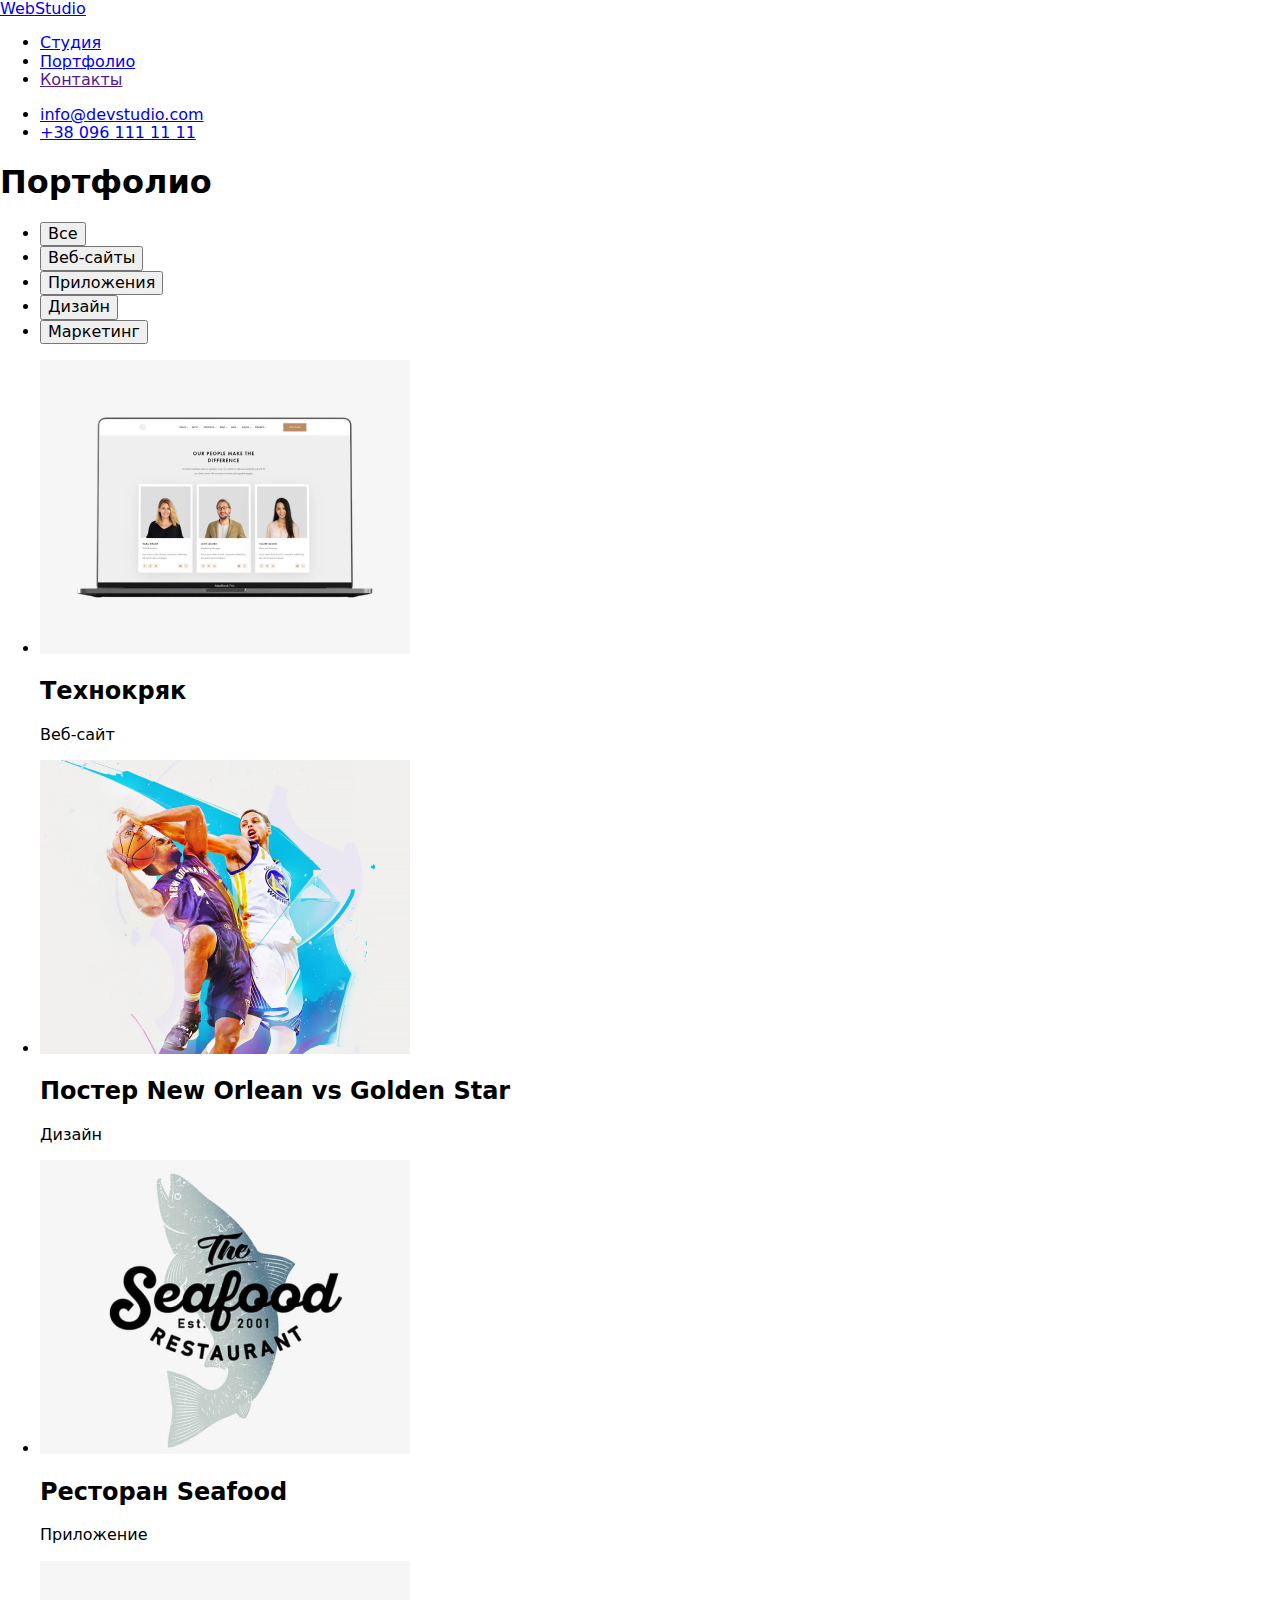
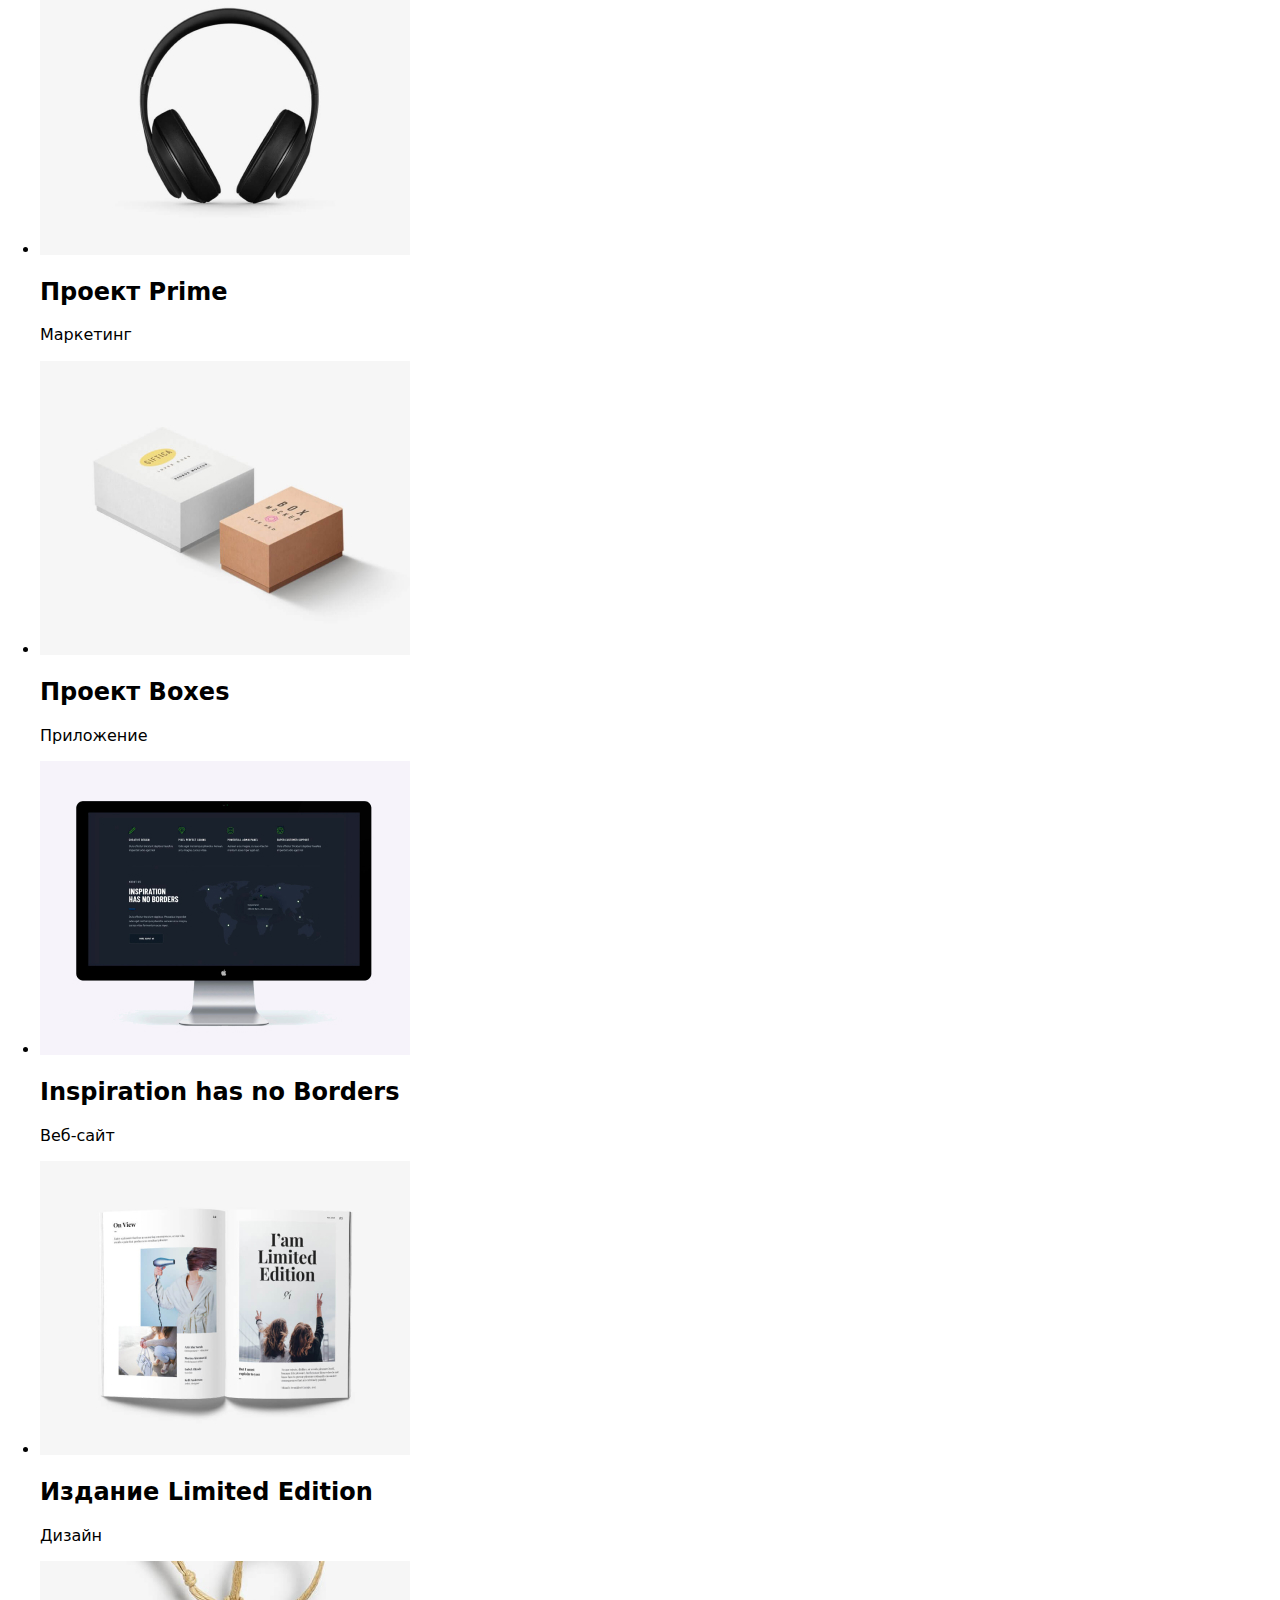
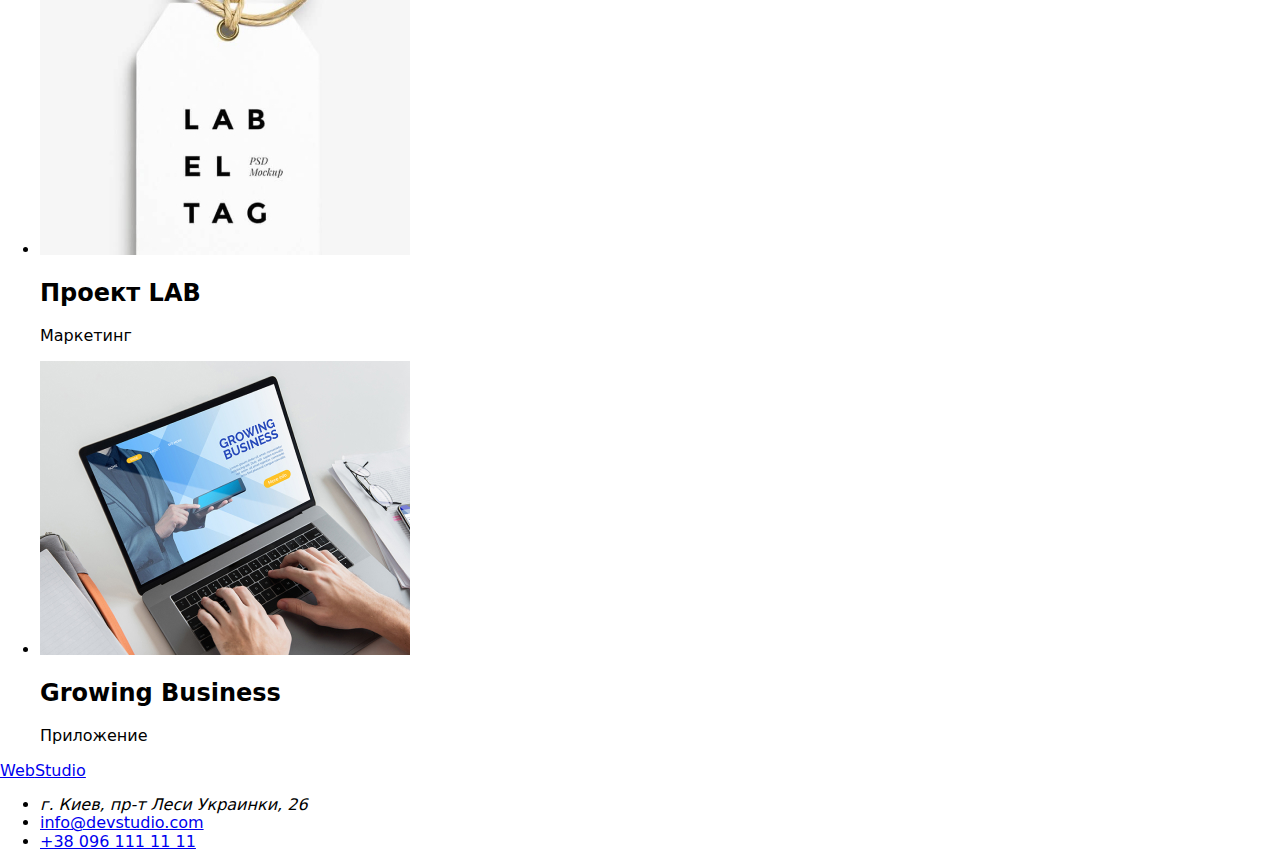
==== portfolio.html @ 5d07b952 "Create portfolio.html" ====
<!DOCTYPE html>
<html lang="en">
    <head>
        <meta charset="UTF-8">
        <meta name="viewport" content="width=device-width, initial-scale=1.0">
        <title>Document</title>
        <link href="https://fonts.googleapis.com/css2?family=Raleway:wght@700&family=Roboto:wght@400;500;700;900&display=swap" 
        rel="stylesheet">
        <link rel="stylesheet" href="https://cdnjs.cloudflare.com/ajax/libs/modern-normalize/1.0.0/modern-normalize.css">
        <link rel="stylesheet" href="./styles.css">
    </head>
    <body>
    <!--Верхняя линия-->
    <header>
        <div class="container ">
            <a href="./index.html" class="logo-white" > <span class="logo-bl">Web</span>Studio</a>
            <nav>
                <ul class="site-nav list">
                    <li class="item"><a href="./index.html" class="link" >Студия</a></li>
                    <li class="item"><a href="./portfolio.html" class="link current">Портфолио</a></li>
                    <li class="item"><a href="" class="link">Контакты</a></li>
                </ul>
            </nav>
            <ul class="adress-nav list">
                <li class="item"><a href="mailto:info@devstudio.com" class="link">info@devstudio.com</a></li>
                <li class="item"><a href="tel:+380961111111" class="link">+38 096 111 11 11</a></li>
            </ul>
        </div>
    </header>
    <main>
        <!--Портфолио-->
        <section class="section-portfolio">
            <div class="container">
                <h1 class="visually-hidden">Портфолио</h1>
                <ul class="section-portfolio-button list">
                    <li class="item"><button type="button" class="filter-button">Все</button></li>
                    <li class="item"><button type="button" class="filter-button">Веб-сайты</button></li>
                    <li class="item"><button type="button" class="filter-button">Приложения</button></li>
                    <li class="item"><button type="button" class="filter-button">Дизайн</button></li>
                    <li class="item"><button type="button" class="filter-button">Маркетинг</button></li>
                </ul>
                <ul class="section-portfolio-container list">
                    <li class="section-portfolio-item">
                        <a href=""><img src="./images/portfolio/portfolio-img1.jpg" alt="Портфолио фото 1" width="370"></a>
                        <div class="title-title-name">
                            <h2 class="portfolio-title ">Технокряк</h2>
                            <p class="portfolio-title-name">Веб-сайт</p>
                        </div>
                        
                    </li>
                    <li class="section-portfolio-item">
                        <a href=""><img src="./images/portfolio/portfolio-img2.jpg" alt="Портфолио фото 2" width="370"></a>
                        <div class="title-title-name">
                            <h2 class="portfolio-title">Постер New Orlean vs Golden Star</h2>
                            <p class="portfolio-title-name">Дизайн</p>
                        </div>
                        
                    </li>
                    <li class="section-portfolio-item">
                        <a href=""><img src="./images/portfolio/portfolio-img3.jpg" alt="Портфолио фото 3" width="370"></a>
                        <div class="title-title-name">
                            <h2 class="portfolio-title">Ресторан Seafood</h2>
                            <p class="portfolio-title-name">Приложение</p>
                        </div>
                        
                    </li>
                    <li class="section-portfolio-item">
                        <a href=""><img src="./images/portfolio/portfolio-img4.jpg" alt="Портфолио фото 4" width="370"></a>
                        <div class="title-title-name">
                            <h2 class="portfolio-title">Проект Prime</h2>
                            <p class="portfolio-title-name">Маркетинг</p>
                        </div>
                        
                    </li>
                    <li class="section-portfolio-item">
                        <a href=""><img src="./images/portfolio/portfolio-img5.jpg" alt="Портфолио фото 5" width="370"></a>
                        <div class="title-title-name">
                            <h2 class="portfolio-title">Проект Boxes</h2>
                            <p class="portfolio-title-name">Приложение</p>
                        </div>
                        
                    </li>
                    <li class="section-portfolio-item">
                        <a href=""><img src="./images/portfolio/portfolio-img6.jpg" alt="Портфолио фото 6" width="370"></a>
                        <div class="title-title-name">
                            <h2 class="portfolio-title">Inspiration has no Borders</h2>
                            <p class="portfolio-title-name">Веб-сайт</p>
                        </div>
                        
                    </li>
                    <li class="section-portfolio-item">
                        <a href=""><img src="./images/portfolio/portfolio-img7.jpg" alt="Портфолио фото 7" width="370"></a>
                        <div class="title-title-name">
                            <h2 class="portfolio-title">Издание Limited Edition</h2>
                            <p class="portfolio-title-name">Дизайн</p>
                        </div>
                        
                    </li>
                    <li class="section-portfolio-item">
                        <a href=""><img src="./images/portfolio/portfolio-img8.jpg" alt="Портфолио фото 8" width="370"></a>
                        <div class="title-title-name">
                            <h2 class="portfolio-title">Проект LAB</h2>
                            <p class="portfolio-title-name">Маркетинг</p>
                        </div>
                        
                    </li>
                    <li class="section-portfolio-item">
                        <a href=""><img src="./images/portfolio/portfolio-img9.jpg" alt="Портфолио фото 9" width="370"></a>
                        <div class="title-title-name">
                            <h2 class="portfolio-title">Growing Business</h2>
                            <p class="portfolio-title-name">Приложение</p>
                        </div>
                        
                    </li>
                
                </ul>
            </div>
        </section>

    </main>
    <!--Подвал-->
    <footer class="footer">
        <div class="container">
            <a href="./index.html" class="logo-black" > <span class="logo-bl">Web</span>Studio</a>
            <ul class="adress-nav-footer list">
                <li><address class="footer-address">г. Киев, пр-т Леси Украинки, 26</address></li>
                <li><a href="mailto:info@devstudio.com" class="link mailto-link">info@devstudio.com</a></li>
                <li><a href="tel:+380961111111" class="link">+38 096 111 11 11</a></li>
            </ul>
        </div>
    </footer>   
    </body>
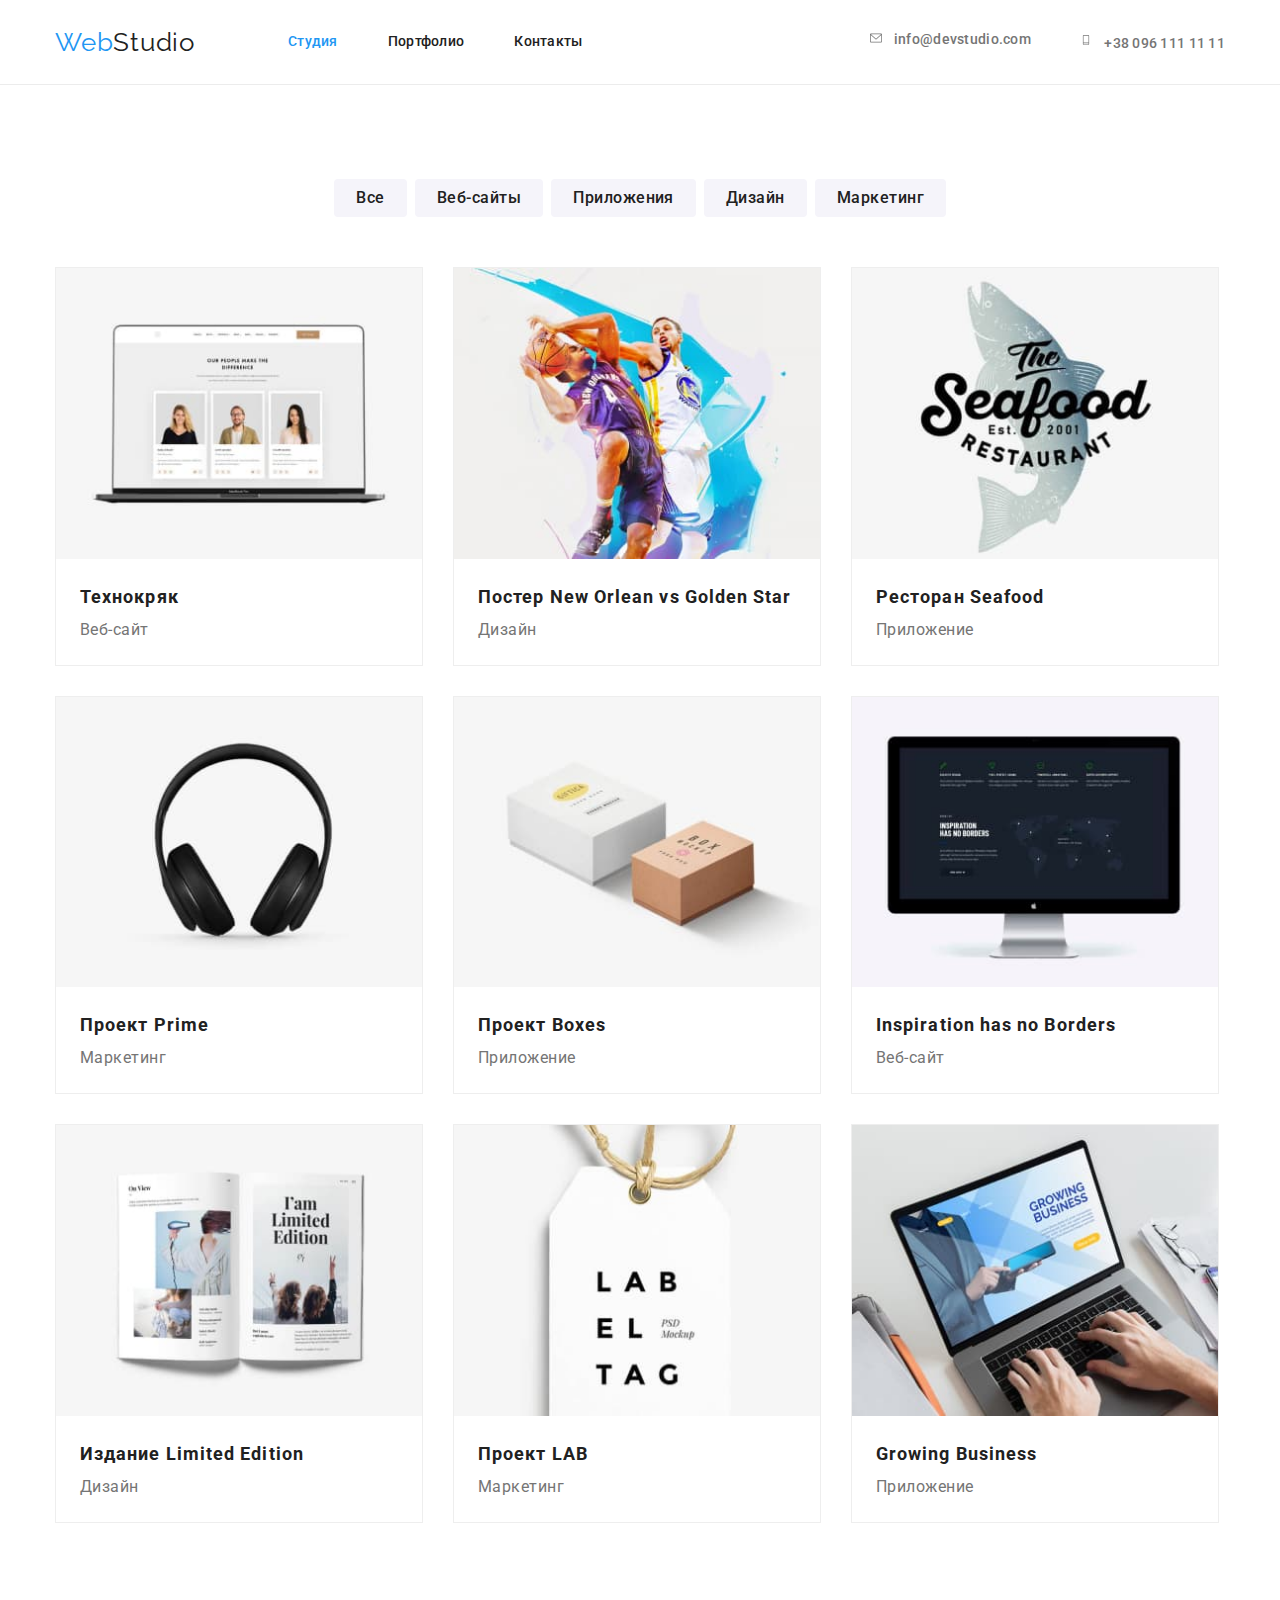
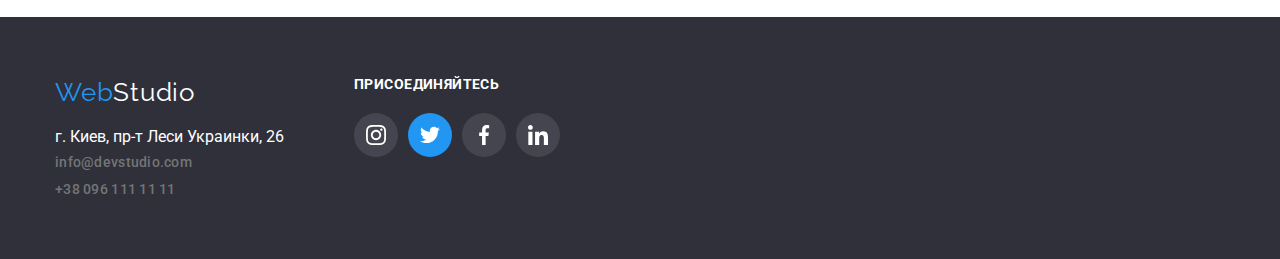
==== commit dde91209: "Update portfolio.html" ====
--- a/portfolio.html
+++ b/portfolio.html
@@ -16,14 +16,23 @@
             <a href="./index.html" class="logo-white" > <span class="logo-bl">Web</span>Studio</a>
             <nav>
                 <ul class="site-nav list">
-                    <li class="item"><a href="./index.html" class="link" >Студия</a></li>
-                    <li class="item"><a href="./portfolio.html" class="link current">Портфолио</a></li>
+                    <li class="item"><a href="./index.html" class="link current" >Студия</a></li>
+                    <li class="item"><a href="./portfolio.html" class="link">Портфолио</a></li>
                     <li class="item"><a href="" class="link">Контакты</a></li>
                 </ul>
             </nav>
             <ul class="adress-nav list">
-                <li class="item"><a href="mailto:info@devstudio.com" class="link">info@devstudio.com</a></li>
-                <li class="item"><a href="tel:+380961111111" class="link">+38 096 111 11 11</a></li>
+                <li class="item"><a href="mailto:info@devstudio.com" class="link adress-nav-cont">
+                    <svg class="envelope">
+                        <use href="./images/sprite.svg#envelope">
+                        </use>
+                    </svg>info@devstudio.com</a>
+                </li>
+                <li class="item"><a href="tel:+380961111111" class="link">
+                    <svg class="phone">
+                        <use href="./images/sprite.svg#phone"></use>
+                    </svg> +38 096 111 11 11</a>
+                </li>
             </ul>
         </div>
     </header>
@@ -121,12 +130,25 @@
     <!--Подвал-->
     <footer class="footer">
         <div class="container">
-            <a href="./index.html" class="logo-black" > <span class="logo-bl">Web</span>Studio</a>
-            <ul class="adress-nav-footer list">
-                <li><address class="footer-address">г. Киев, пр-т Леси Украинки, 26</address></li>
-                <li><a href="mailto:info@devstudio.com" class="link mailto-link">info@devstudio.com</a></li>
-                <li><a href="tel:+380961111111" class="link">+38 096 111 11 11</a></li>
-            </ul>
+            <div class="footer-join">
+                <div class="adress-footer-column">
+                    <a href="./index.html" class="logo-black" > <span class="logo-bl">Web</span>Studio</a>
+                    <ul class="adress-nav-footer list">
+                        <li><address class="footer-address">г. Киев, пр-т Леси Украинки, 26</address></li>
+                        <li><a href="mailto:info@devstudio.com" class="link mailto-link">info@devstudio.com</a></li>
+                        <li><a href="tel:+380961111111" class="link">+38 096 111 11 11</a></li>
+                    </ul>
+                </div>
+                <div class="social-footer-column">
+                    <p>присоединяйтесь</p>
+                    <ul class="social-link-footer list">
+                        <li><a href="" class="link-social-footer"><svg class="icon-social-footer" width="20px" height="20px"><use href="./images/sprite.svg#instagram"></use></svg></a></li>
+                        <li><a href="" class="link-social-footer twitter"><svg class="icon-social-footer" width="20px" height="20px"><use href="./images/sprite.svg#twitter"></use></svg></a></li>
+                        <li><a href="" class="link-social-footer"><svg class="icon-social-footer" width="20px" height="20px"><use href="./images/sprite.svg#facebook"></use></svg></a></li>
+                        <li><a href="" class="link-social-footer"><svg class="icon-social-footer" width="20px" height="20px"><use href="./images/sprite.svg#linkedin"></use></svg></a></li>
+                    </ul>
+                </div>
+            </div>
         </div>
     </footer>   
     </body>--- a/styles.css
+++ b/styles.css
@@ -0,0 +1,645 @@
+:root {
+    --primary-text-color: #757575;
+    --accent-text-color:#2196F3;
+    --title-text-color:#212121;
+    --secondary-text-color: #FFFFFF;
+    --background-color-body: #FFFFFF;
+    --background-color-hero: #C4C4C4;
+    --background-color-hero-button: #2196F3;
+    --background-color-section-workers: #F5F4FA;
+    --background-color-section: #FFFFFF;
+    --background-color-footer: #2F303A;
+    --background-color-filter-button: #F5F4FA;
+}
+
+
+body {
+    background-color: var(--background-color-body);
+    color: var(--primary-text-color);
+    font-family: Roboto, sans-serif;
+    font-weight: 400
+}
+
+.list {
+    padding: 0px;
+    margin: 0px;
+    list-style: none;
+}   
+
+.visually-hidden {
+    position: absolute;
+    clip: rect(0 0 0 0);
+    width: 1px;
+    height: 1px;
+    margin: -1px;
+}
+
+.logo-white {
+    color: var(--title-text-color);
+    font-family: Raleway, sans-serif;
+    font-size: 26px;
+    line-height: 1.19;
+    letter-spacing: 0.03em;
+    text-decoration: none;
+}
+.logo-bl {
+    color: var(--accent-text-color);
+}
+
+.container {
+    margin-left: auto;
+    margin-right: auto;
+    width: 1200px;
+    padding-left: 15px;
+    padding-right: 15px;
+    
+}
+header>.container {
+    display: flex;
+    align-items: center;
+    
+  
+}
+/* site-nav */
+
+.site-nav {
+    display: flex;
+    margin-left: 93px;
+}
+
+
+.site-nav .item:not(:last-child) {
+    margin-right: 50px;
+}
+
+.site-nav .link {
+    display: block;
+    padding-top: 32px;
+    padding-bottom: 32px;
+
+    color: var(--title-text-color);
+
+    font-weight: 500;
+    font-size: 14px;
+    line-height: 1.14;
+    letter-spacing: 0.02em;
+    text-decoration: none;
+    
+}
+
+.site-nav .link:hover, 
+.site-nav .link:focus {
+    color: var(--accent-text-color);
+    text-decoration: none;
+}
+.site-nav .link.current {
+    color: var(--accent-text-color);
+}
+
+
+/* adress-nav */
+.adress-nav {
+    display: flex;
+    margin-left: auto;
+} 
+
+.adress-nav .item:not(:last-child) {
+    margin-right: 50px;
+}
+
+.adress-nav-cont {
+    display: flex;
+    align-items: center;
+    
+} 
+.adress-nav .envelope {
+    margin-right: 10px;
+    width: 16px;
+    height: 12px;
+    fill: currentColor;
+    
+}
+
+.phone {
+    margin-right: 10px;
+    width: 10px;
+    height: 16px;
+    fill: currentColor;
+}
+
+.envelope:hover, 
+.phone:hover {
+    color: var(--accent-text-color);
+}
+
+.adress-nav .link {
+    display: block;
+    padding-top: 32px;
+    padding-bottom: 32px;
+
+    color: var(--primary-text-color);
+
+    font-weight: 500;
+    font-size: 14px;
+    line-height: 1.14;
+    letter-spacing: 0.02em;
+    text-decoration: none;  
+}
+
+.link:hover, 
+.link:focus {
+    color: var(--accent-text-color);
+}
+
+/* hero */
+.hero {
+    background-color: var(--background-color-hero);
+    text-align: center;
+    padding-top: 200px;
+    padding-bottom: 200px;
+
+    max-width: 1600px;
+    height: 600px;
+    margin-left: auto;
+    margin-right: auto;
+    background-image: linear-gradient( to right, rgba(47, 48, 58, 0.4), rgba(47, 48, 58, 0.4)), url('./images/herophoto.jpg');
+    background-repeat: no-repeat;
+    background-position: center;
+    background-size: cover;
+}
+
+.hero .hero-title {
+    
+    color: var(--secondary-text-color);
+    font-weight: 900;
+    font-size: 44px;
+    line-height: 1.36;
+    letter-spacing: 0.06em;
+    text-align: center;
+    text-transform: uppercase;
+    margin-left: auto;
+    margin-right: auto;
+    margin-top: 0px;
+    margin-bottom: 30px;
+    
+    width: 696px;
+}
+.hero .hero-button {
+    
+    background-color: var(--background-color-hero-button);
+    color: var(--secondary-text-color); 
+    font-weight: 700;
+    font-size: 16px;
+    line-height: 1.87;
+    letter-spacing: 0.06em;
+    border-radius: 4px;
+    padding: 10px 32px;
+    min-width: 200px;
+    cursor: pointer;
+}
+
+.section-title {
+    color: var(--title-text-color);
+    font-weight: 700;
+    font-size: 36px;
+    line-height: 1.16;
+    letter-spacing: 0.03em;
+    text-align: center;
+    margin-top: 0px;
+    margin-bottom: 50px;
+}
+
+
+
+/* Особености */
+
+.section-features { 
+    background-color: var(--background-color-section);
+    padding-top: 94px;
+    padding-bottom: 94px;
+}
+
+.section-features-container {
+    display: flex;
+    flex-wrap: wrap;
+}
+
+.section-features-container .item {
+    width: 270px;
+}
+
+.section-features-container .item:not(:last-child) {
+    margin-right: 30px;
+}
+
+.bg {
+    padding: 25px 102px; 
+    background-color: #F5F4FA;
+    margin-bottom: 30px;
+}
+
+.antenna {
+    width: 65px;
+    height: 70px;
+    fill: currentColor;
+}
+.clock {
+    width: 67px;
+    height: 70px;
+    fill: currentColor;
+}
+.diagram {
+    width: 70px;
+    height: 70px;
+    fill: currentColor;
+}
+.astronaut {
+    width: 70px;
+    height: 70px;
+    fill: currentColor;
+}
+
+.section-features .features-title-name {
+    color: var(--title-text-color);
+    font-weight: 700;
+    font-size: 14px;
+    line-height: 1.14;
+    letter-spacing: 0.03em;
+    text-transform: uppercase;
+    margin-top: 0px;
+    margin-bottom: 10px;
+}
+.section-features .features-name { 
+    font-size: 14px;
+    line-height: 1.71;
+    letter-spacing: 0.03em;
+    margin-top: 0px;
+    margin-bottom: 0px;  
+}
+
+/* Чем мы занимаемся */
+
+.section-service {
+    background-color: var(--background-color-section);
+    padding-top: 0px;
+    padding-bottom: 94px;
+}
+.section-service-container {
+    display: flex;
+    flex-wrap: wrap;
+}
+.section-service-container .item {
+    width: 370px;
+}
+
+.section-service-container .item:not(:last-child) {
+    margin-right: 30px;
+}
+
+
+/* Наша команда */
+.section-workers { 
+    background-color: var(--background-color-section-workers);
+    padding-top: 94px;
+    padding-bottom: 94px;
+}
+.section-workers-container {
+    display: flex;
+    flex-wrap: wrap;
+}
+
+.section-workers-container .item:not(:last-child) {
+    margin-right: 30px;
+}
+
+.workers-title-item {
+    background-color: var(--background-color-body);
+    box-shadow: 0px 1px 3px rgba(0, 0, 0, 0.12), 0px 1px 1px rgba(0, 0, 0, 0.14), 0px 2px 1px rgba(0, 0, 0, 0.2);
+    border-radius: 0px 0px 4px 4px;
+
+}
+
+.section-workers .workers-title-name { 
+    color: var(--title-text-color);
+    font-weight: 500;
+    font-size: 16px;
+    line-height: 1.18;
+    margin-top: 30px;
+    margin-bottom: 10px; 
+    text-align: center;
+}
+.section-workers p {  
+    font-size: 16px;
+    line-height: 1.18;
+    letter-spacing: 0.03em; 
+    margin-top: 0px;
+    margin-bottom: 16px; 
+    text-align: center;
+}
+
+.social-link {
+    display: flex;
+    flex-wrap: wrap;
+    margin: 0px 32px 30px 32px;
+    justify-content: space-between;
+    list-style: none;
+}
+
+.link-social {
+    color: #AFB1B8;
+    background-color: #FFFFFF;
+    padding: 12px;
+    width: 44px;
+    height: 44px;
+    border: none;
+    display: block;
+    border-radius: 50%;
+}
+
+
+.link-social:hover {
+    background-color: #2196F3;
+}
+
+.icon-social {
+    fill: currentColor;
+}
+
+.icon-social:hover {
+    fill: #FFFFFF;
+}
+
+/* Постоянные клиенты */
+
+.section-regular-clients {
+    background-color: var(--background-color-section);
+    padding-top: 94px;
+    padding-bottom: 94px;
+}
+.clients-link-container {
+    display: flex;
+    flex-wrap: wrap;
+}
+
+.clients-link-container .item:not(:last-child) {
+    margin-right: 30px;
+}
+
+.link-clients {
+    color: #AFB1B8;
+    width: 170px;
+    height: 90px;
+    border: 1px solid #AFB1B8;
+    box-sizing: border-box;
+    display: block;
+    border-radius: 4px;
+}
+
+.icon-clients {
+    fill: currentColor;
+}
+
+.comp1 {
+    padding: 24px 63px 21px 63px;
+}
+.comp2 {
+    padding: 19px 65px;
+}
+.comp3 {
+    padding: 24px 64px 23px 65px;
+}
+.comp4 {
+    padding: 24px 45px;
+}
+.comp5 {
+    padding: 22px 55px 21px 56px;
+}
+.comp6 {
+    padding: 22px 40px 22px 41px;
+}
+
+.link-clients:hover {
+    border: 1px solid #2196F3;
+    box-sizing: border-box;
+    border-radius: 4px;
+}
+
+.icon-clients:hover {
+    fill: #2196F3;
+}
+
+
+/* footer */
+
+.footer {
+    background-color: var(--background-color-footer);
+    padding-top: 60px;
+    padding-bottom: 60px;
+}
+
+.footer-join {
+    display: flex;
+    
+}
+
+.adress-footer-column {
+    display: flex;
+    flex-direction: column;
+    margin-right: 70px;
+}
+
+.logo-black {
+    display: block;
+    margin-bottom: 20px;
+
+    color: var(--secondary-text-color);
+    font-family: Raleway,sans-serif;
+    font-size: 26px;
+    line-height: 1.19;
+    letter-spacing: 0.03em;
+    text-decoration: none;
+}
+
+.footer-address {
+    color: var(--secondary-text-color);
+    font-style: inherit;
+    margin-bottom: 9px;
+}
+
+.footer .footer-address-nav {
+    color: var(--primary-text-color);
+    font-size: 14px;
+    line-height: 1.71;
+    letter-spacing: 0.03em;
+}
+
+.adress-nav-footer .link {
+    color: var(--primary-text-color);
+
+    font-weight: 500;
+    font-size: 14px;
+    line-height: 1.14;
+    letter-spacing: 0.02em;
+    text-decoration: none;
+}
+.adress-nav-footer .mailto-link {
+    display: block;
+    margin-bottom: 9px;
+}
+.link:hover, 
+.link:focus {
+    color: var(--accent-text-color);
+}
+
+.social-footer-column {
+    display: flex;
+    flex-direction: column;
+}
+
+.join {
+    display: flex;
+    flex-wrap: wrap;
+    justify-content: space-between;
+}
+
+.footer-join p {
+    font-family: Roboto;
+    font-style: normal;
+    font-weight: bold;
+    font-size: 14px;
+    line-height: 1.14;
+    letter-spacing: 0.03em;
+    text-transform: uppercase;
+    color: #FFFFFF;
+    margin-top: 0px;
+    margin-bottom: 20px;
+}
+
+.social-link-footer {
+    display: flex;
+    flex-wrap: wrap;
+    width: 206px;
+    justify-content: space-between;
+    list-style: none;
+}
+
+.link-social-footer {
+    color: #FFFFFF;
+    padding: 12px;
+    width: 44px;
+    height: 44px;
+    border: none;
+    display: block;
+    border-radius: 50%;
+    background: rgba(255, 255, 255, 0.1);
+}
+
+.icon-social-footer {
+    fill: currentColor;
+}
+
+.social-link-footer .twitter {
+    background-color:  #2196F3;
+}
+
+/* .link-social-footer:hover {
+    background-color: #2196F3;
+}
+
+.icon-social-footer:hover {
+    fill: #FFFFFF;
+} */
+
+/* portfolio */
+
+.section-portfolio {
+    padding-top: 94px;
+    padding-bottom: 94px;
+}
+
+.section-portfolio-container {
+    display: flex;
+    flex-wrap: wrap;
+
+}
+.section-portfolio-item {
+    
+    width: calc((100% - 66px) / 3);
+    /* width: 370px; */
+    margin-right: 30px;
+    margin-bottom: 30px;
+    border: 1px solid #EEEEEE;
+    box-sizing: border-box;
+}
+
+.section-portfolio-container .section-portfolio-item:nth-child(3n) {
+    margin-right: 0px;
+}
+.section-portfolio-container .section-portfolio-item:nth-last-child(-n + 3) {
+    margin-bottom: 0px;
+}
+
+.section-portfolio .portfolio-title {
+    color: var(--title-text-color);
+    width: 322px;
+    font-weight: 700;
+    font-size: 18px;
+    line-height: 2;
+    letter-spacing: 0.06em;
+    margin: 0px;  
+}
+
+.section-portfolio .portfolio-title-name {
+    font-size: 16px;
+    line-height: 1.87;
+    letter-spacing: 0.03em;
+    margin: 0px;  
+}
+
+.title-title-name {
+    padding: 20px 24px;
+}
+
+.section-portfolio-button {
+    display: flex;
+    margin-bottom: 50px;
+    justify-content: center;
+}
+
+.section-portfolio-button .item {
+
+}
+
+.section-portfolio-button .item:not(:last-child) {
+    margin-right: 8px;
+}
+
+.filter-button {
+    background-color: var(--background-color-filter-button);
+    color: var(--title-text-color);
+    font-weight: 500;
+    font-size: 16px;
+    line-height: 1.62;
+    letter-spacing: 0.03em;
+    border-radius: 4px;
+    padding: 6px 22px;
+    min-width: 200px;
+    cursor: pointer;
+    min-width: 73px;
+    border: 0px;
+}
+    
+.filter-button:hover, 
+.filter-button:focus {
+    background-color: var(--background-color-hero-button);
+    color: var(--secondary-text-color);
+}
+
+header {
+    border-bottom: 1px solid #ECECEC;
+}
+img {
+    display: block;
+    max-width: 100%;
+    height: auto;
+}
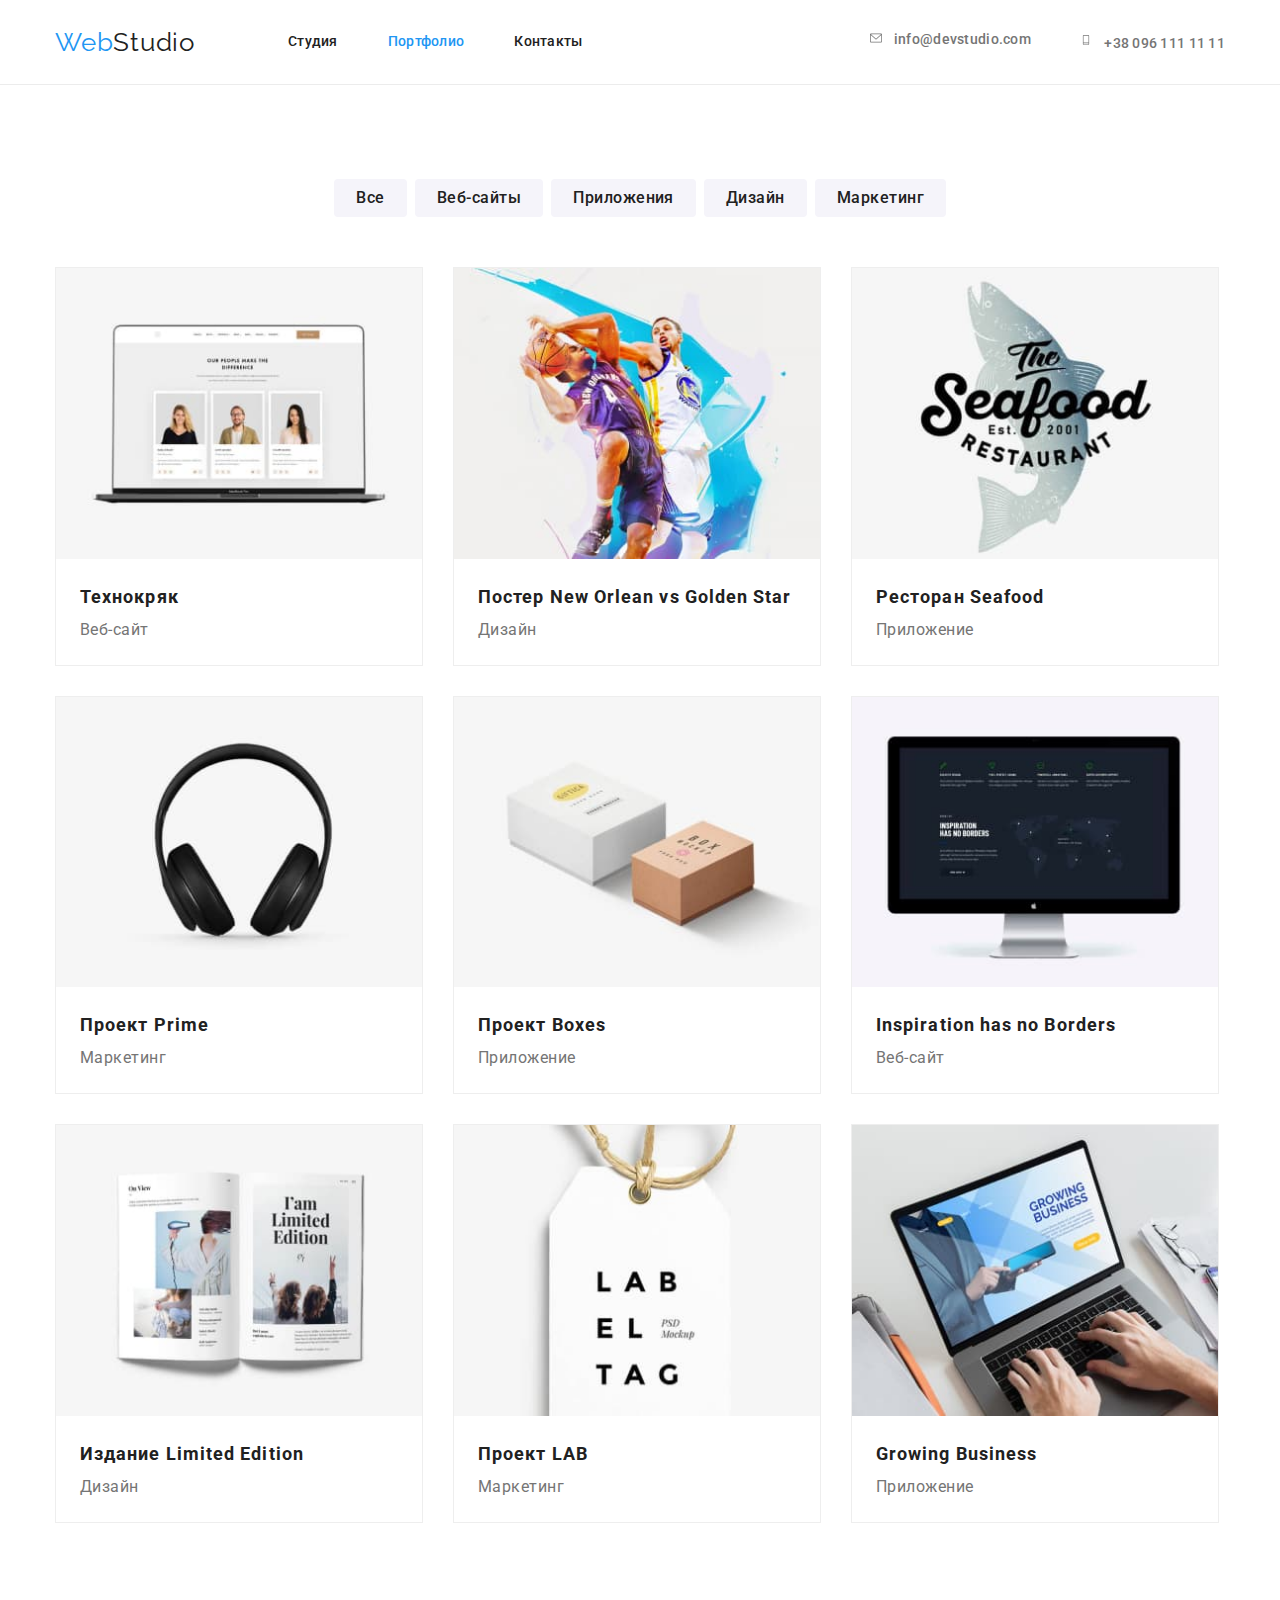
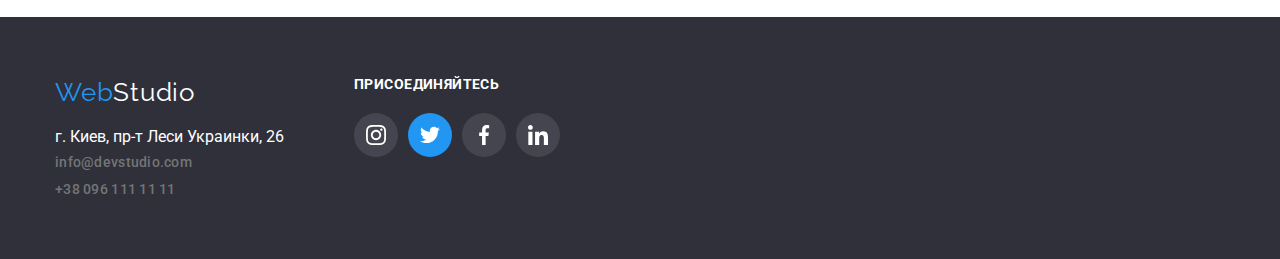
==== commit 6b7f2de3: "Update portfolio.html" ====
--- a/portfolio.html
+++ b/portfolio.html
@@ -16,8 +16,8 @@
             <a href="./index.html" class="logo-white" > <span class="logo-bl">Web</span>Studio</a>
             <nav>
                 <ul class="site-nav list">
-                    <li class="item"><a href="./index.html" class="link current" >Студия</a></li>
-                    <li class="item"><a href="./portfolio.html" class="link">Портфолио</a></li>
+                    <li class="item"><a href="./index.html" class="link" >Студия</a></li>
+                    <li class="item"><a href="./portfolio.html" class="link current">Портфолио</a></li>
                     <li class="item"><a href="" class="link">Контакты</a></li>
                 </ul>
             </nav>
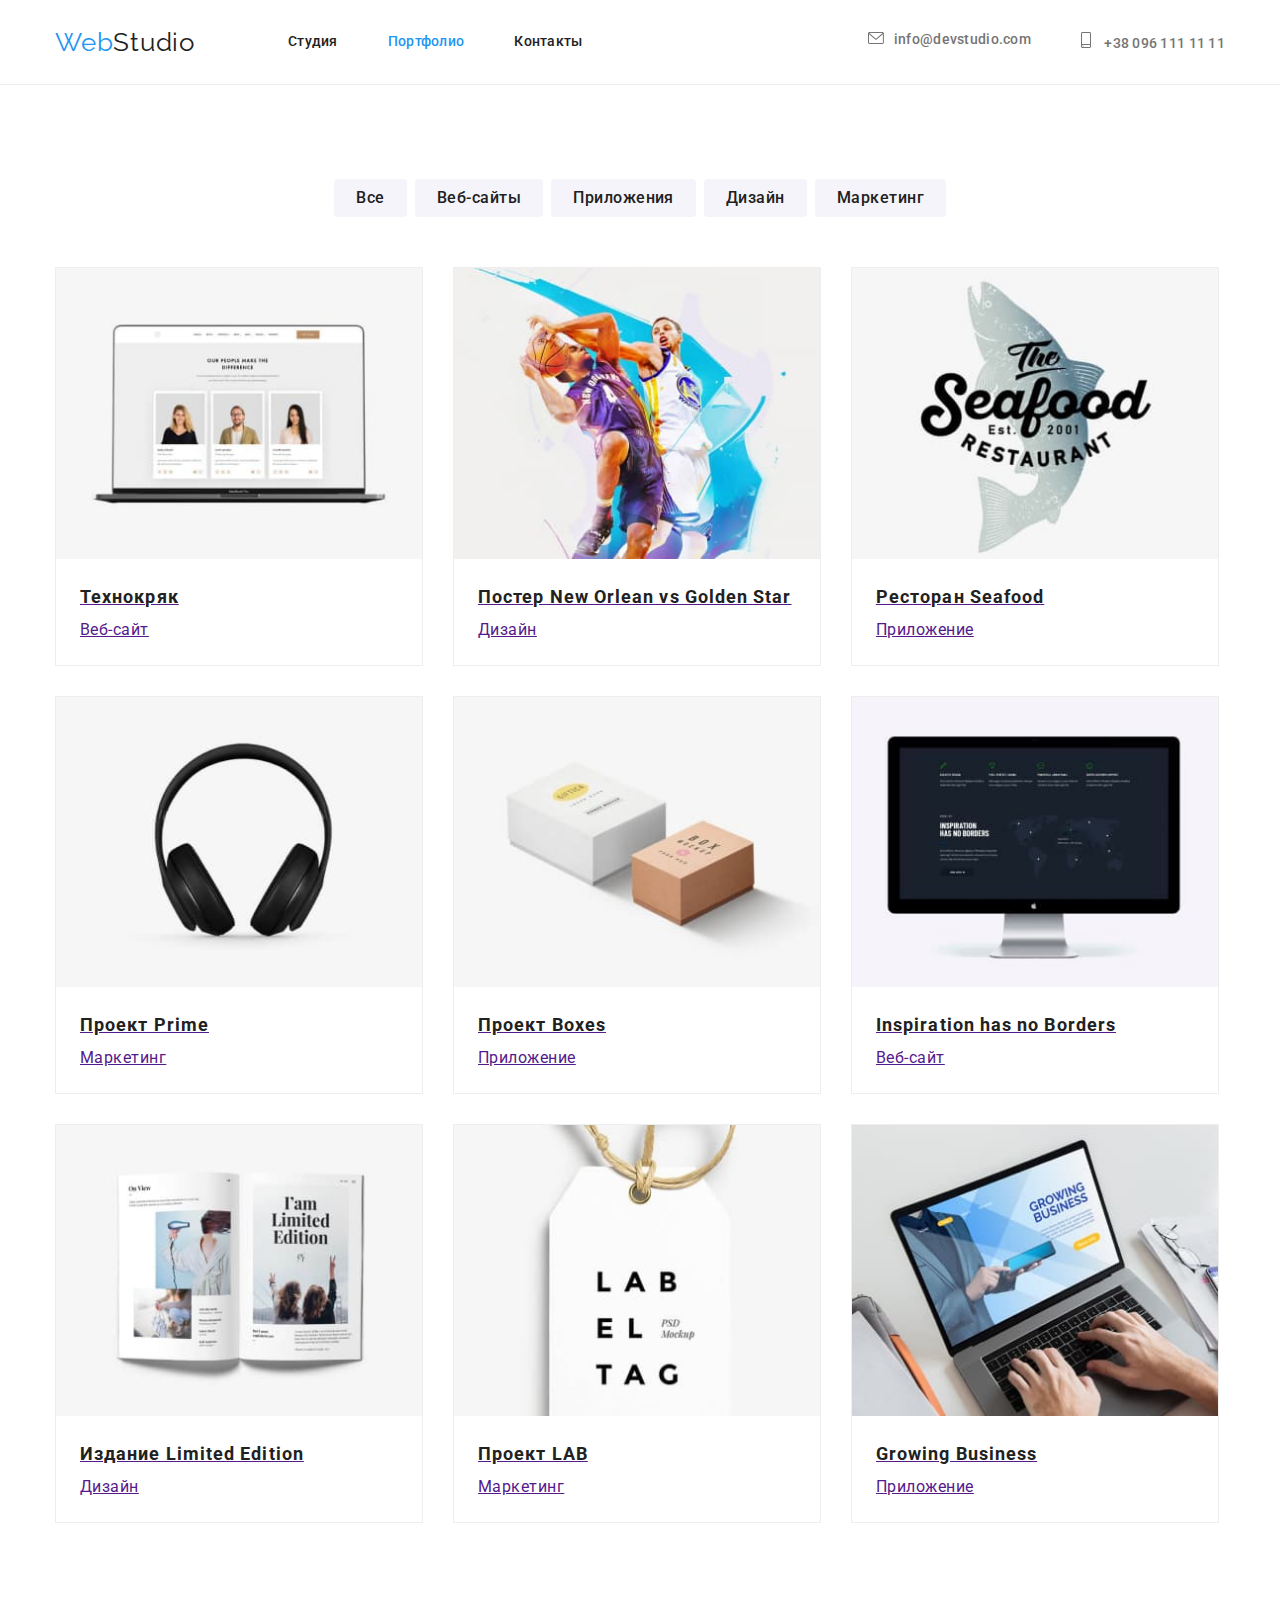
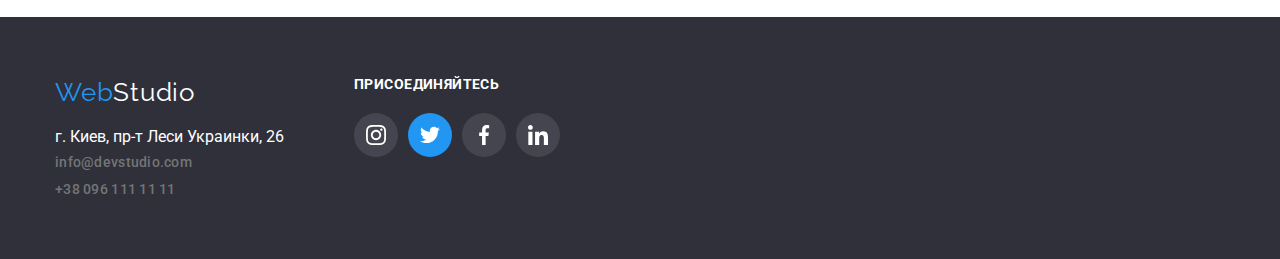
==== commit 75d62352: "Update portfolio.html" ====
--- a/portfolio.html
+++ b/portfolio.html
@@ -22,17 +22,8 @@
                 </ul>
             </nav>
             <ul class="adress-nav list">
-                <li class="item"><a href="mailto:info@devstudio.com" class="link adress-nav-cont">
-                    <svg class="envelope">
-                        <use href="./images/sprite.svg#envelope">
-                        </use>
-                    </svg>info@devstudio.com</a>
-                </li>
-                <li class="item"><a href="tel:+380961111111" class="link">
-                    <svg class="phone">
-                        <use href="./images/sprite.svg#phone"></use>
-                    </svg> +38 096 111 11 11</a>
-                </li>
+                <li class="item"><a href="mailto:info@devstudio.com" class="link adress-nav-cont"><svg class="envelope" width="16px" height="12px"><use href="./images/sprite.svg#envelope"></use></svg>info@devstudio.com</a></li>
+                <li class="item"><a href="tel:+380961111111" class="link adress-nav-cont"><svg class="phone" width="10px" height="16px"><use href="./images/sprite.svg#phone"></use></svg> +38 096 111 11 11</a></li>
             </ul>
         </div>
     </header>
@@ -50,76 +41,77 @@
                 </ul>
                 <ul class="section-portfolio-container list">
                     <li class="section-portfolio-item">
-                        <a href=""><img src="./images/portfolio/portfolio-img1.jpg" alt="Портфолио фото 1" width="370"></a>
-                        <div class="title-title-name">
-                            <h2 class="portfolio-title ">Технокряк</h2>
-                            <p class="portfolio-title-name">Веб-сайт</p>
-                        </div>
+                        <a href="" class="portfolio-link"><img src="./images/portfolio/portfolio-img1.jpg" alt="Портфолио фото 1" width="370">
+                            <div class="title-title-name">
+                                <h2 class="portfolio-title ">Технокряк</h2>
+                                <p class="portfolio-title-name">Веб-сайт</p>
+                            </div>
+                        </a>
                         
                     </li>
                     <li class="section-portfolio-item">
-                        <a href=""><img src="./images/portfolio/portfolio-img2.jpg" alt="Портфолио фото 2" width="370"></a>
-                        <div class="title-title-name">
-                            <h2 class="portfolio-title">Постер New Orlean vs Golden Star</h2>
-                            <p class="portfolio-title-name">Дизайн</p>
-                        </div>
-                        
+                        <a href="" class="portfolio-link"><img src="./images/portfolio/portfolio-img2.jpg" alt="Портфолио фото 2" width="370">
+                            <div class="title-title-name">
+                                <h2 class="portfolio-title">Постер New Orlean vs Golden Star</h2>
+                                <p class="portfolio-title-name">Дизайн</p>
+                            </div>
+                        </a>
                     </li>
                     <li class="section-portfolio-item">
-                        <a href=""><img src="./images/portfolio/portfolio-img3.jpg" alt="Портфолио фото 3" width="370"></a>
-                        <div class="title-title-name">
-                            <h2 class="portfolio-title">Ресторан Seafood</h2>
-                            <p class="portfolio-title-name">Приложение</p>
-                        </div>
-                        
+                        <a href="" class="portfolio-link"><img src="./images/portfolio/portfolio-img3.jpg" alt="Портфолио фото 3" width="370">
+                            <div class="title-title-name">
+                                <h2 class="portfolio-title">Ресторан Seafood</h2>
+                                <p class="portfolio-title-name">Приложение</p>
+                            </div>
+                        </a>
                     </li>
                     <li class="section-portfolio-item">
-                        <a href=""><img src="./images/portfolio/portfolio-img4.jpg" alt="Портфолио фото 4" width="370"></a>
-                        <div class="title-title-name">
-                            <h2 class="portfolio-title">Проект Prime</h2>
-                            <p class="portfolio-title-name">Маркетинг</p>
-                        </div>
-                        
+                        <a href="" class="portfolio-link"><img src="./images/portfolio/portfolio-img4.jpg" alt="Портфолио фото 4" width="370">
+                            <div class="title-title-name">
+                                <h2 class="portfolio-title">Проект Prime</h2>
+                                <p class="portfolio-title-name">Маркетинг</p>
+                            </div>
+                        </a>
                     </li>
                     <li class="section-portfolio-item">
-                        <a href=""><img src="./images/portfolio/portfolio-img5.jpg" alt="Портфолио фото 5" width="370"></a>
-                        <div class="title-title-name">
-                            <h2 class="portfolio-title">Проект Boxes</h2>
-                            <p class="portfolio-title-name">Приложение</p>
-                        </div>
-                        
+                        <a href="" class="portfolio-link"><img src="./images/portfolio/portfolio-img5.jpg" alt="Портфолио фото 5" width="370">
+                            <div class="title-title-name">
+                                <h2 class="portfolio-title">Проект Boxes</h2>
+                                <p class="portfolio-title-name">Приложение</p>
+                            </div>
+                        </a>
                     </li>
                     <li class="section-portfolio-item">
-                        <a href=""><img src="./images/portfolio/portfolio-img6.jpg" alt="Портфолио фото 6" width="370"></a>
-                        <div class="title-title-name">
-                            <h2 class="portfolio-title">Inspiration has no Borders</h2>
-                            <p class="portfolio-title-name">Веб-сайт</p>
-                        </div>
-                        
+                        <a href="" class="portfolio-link"><img src="./images/portfolio/portfolio-img6.jpg" alt="Портфолио фото 6" width="370">
+                            <div class="title-title-name">
+                                <h2 class="portfolio-title">Inspiration has no Borders</h2>
+                                <p class="portfolio-title-name">Веб-сайт</p>
+                            </div>
+                        </a>
                     </li>
                     <li class="section-portfolio-item">
-                        <a href=""><img src="./images/portfolio/portfolio-img7.jpg" alt="Портфолио фото 7" width="370"></a>
-                        <div class="title-title-name">
-                            <h2 class="portfolio-title">Издание Limited Edition</h2>
-                            <p class="portfolio-title-name">Дизайн</p>
-                        </div>
-                        
+                        <a href="" class="portfolio-link"><img src="./images/portfolio/portfolio-img7.jpg" alt="Портфолио фото 7" width="370">
+                            <div class="title-title-name">
+                                <h2 class="portfolio-title">Издание Limited Edition</h2>
+                                <p class="portfolio-title-name">Дизайн</p>
+                            </div>
+                        </a>
                     </li>
                     <li class="section-portfolio-item">
-                        <a href=""><img src="./images/portfolio/portfolio-img8.jpg" alt="Портфолио фото 8" width="370"></a>
-                        <div class="title-title-name">
-                            <h2 class="portfolio-title">Проект LAB</h2>
-                            <p class="portfolio-title-name">Маркетинг</p>
-                        </div>
-                        
+                        <a href="" class="portfolio-link"><img src="./images/portfolio/portfolio-img8.jpg" alt="Портфолио фото 8" width="370">
+                            <div class="title-title-name">
+                                <h2 class="portfolio-title">Проект LAB</h2>
+                                <p class="portfolio-title-name">Маркетинг</p>
+                            </div>
+                        </a>
                     </li>
                     <li class="section-portfolio-item">
-                        <a href=""><img src="./images/portfolio/portfolio-img9.jpg" alt="Портфолио фото 9" width="370"></a>
-                        <div class="title-title-name">
-                            <h2 class="portfolio-title">Growing Business</h2>
-                            <p class="portfolio-title-name">Приложение</p>
-                        </div>
-                        
+                        <a href="" class="portfolio-link"><img src="./images/portfolio/portfolio-img9.jpg" alt="Портфолио фото 9" width="370">
+                            <div class="title-title-name">
+                                <h2 class="portfolio-title">Growing Business</h2>
+                                <p class="portfolio-title-name">Приложение</p>
+                            </div>
+                        </a>
                     </li>
                 
                 </ul>
